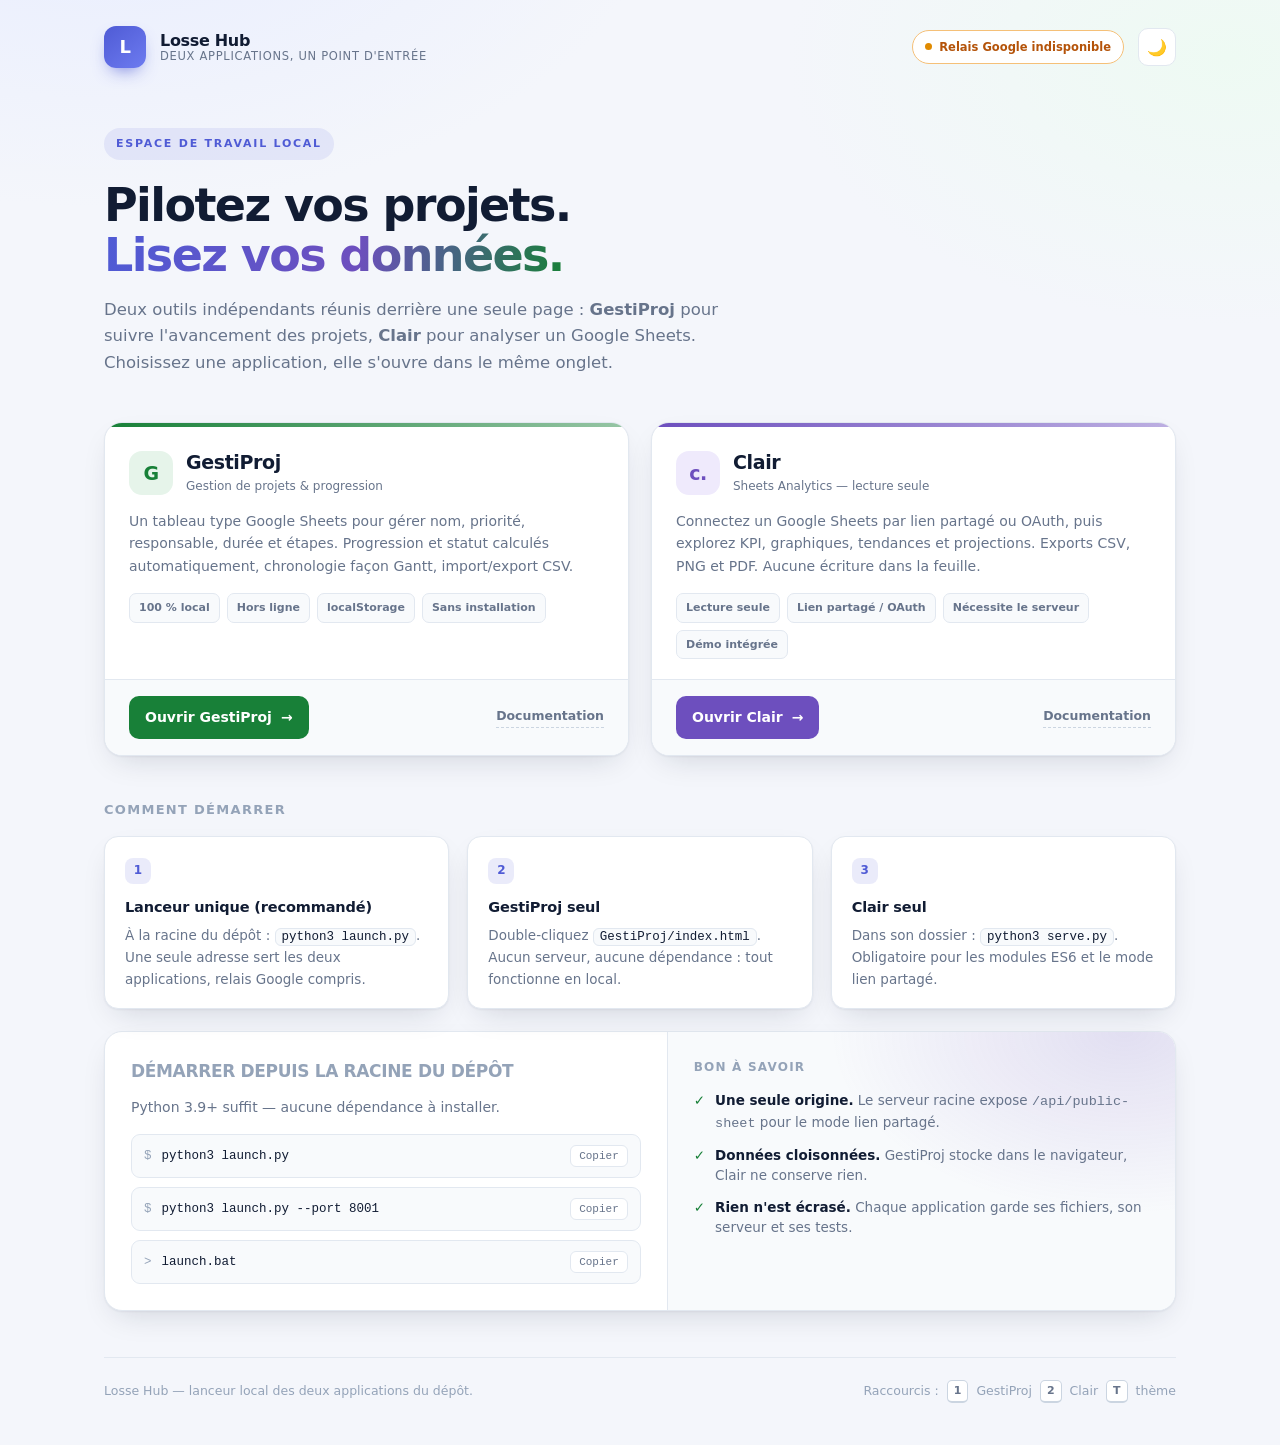
==== index.html @ beafe060 "Ajoute un point d'entrée unique pour les deux applications - index.html racine : page d'accueil qui " ====
<!DOCTYPE html>
<html lang="fr" data-theme="light">
<head>
<meta charset="UTF-8">
<meta name="viewport" content="width=device-width, initial-scale=1">
<title>Losse Hub — GestiProj & Clair</title>
<meta name="description" content="Point d'entrée unique vers GestiProj (gestion de projets) et Clair (analytique Google Sheets).">
<style>
:root{
  --bg:#f4f6fb; --bg-grad1:#e8edff; --bg-grad2:#eefaf3;
  --surface:#ffffff; --surface-2:#f8fafc; --border:#e2e8f0; --border-strong:#cbd5e1;
  --text:#111c33; --muted:#67748b; --faint:#94a3b8;
  --brand:#4f5bd5; --brand-2:#6d7bf0;
  --green:#188038; --green-soft:#e6f4ea;
  --violet:#6d4fbe; --violet-soft:#efeafc;
  --shadow:0 1px 2px rgba(17,28,51,.05),0 12px 32px -12px rgba(17,28,51,.18);
  --shadow-hover:0 2px 4px rgba(17,28,51,.06),0 24px 48px -16px rgba(17,28,51,.28);
  --radius:18px;
}
html[data-theme="dark"]{
  --bg:#0d1117; --bg-grad1:#141d33; --bg-grad2:#0f1f1a;
  --surface:#161c26; --surface-2:#1b232f; --border:#293341; --border-strong:#3a4658;
  --text:#e9eef7; --muted:#9aa8bd; --faint:#6b7890;
  --brand:#8b95ff; --brand-2:#a3abff;
  --green:#5fcd83; --green-soft:#16281d;
  --violet:#b39cf5; --violet-soft:#221a33;
  --shadow:0 1px 2px rgba(0,0,0,.4),0 16px 40px -16px rgba(0,0,0,.6);
  --shadow-hover:0 2px 6px rgba(0,0,0,.5),0 28px 56px -20px rgba(0,0,0,.75);
}
*{box-sizing:border-box}
html,body{margin:0;padding:0}
body{
  background:var(--bg); color:var(--text);
  font-family:ui-sans-serif,system-ui,-apple-system,"Segoe UI",Roboto,Helvetica,Arial,sans-serif;
  font-size:15px; line-height:1.6; -webkit-font-smoothing:antialiased;
  min-height:100vh;
  background-image:
    radial-gradient(900px 520px at 8% -8%, var(--bg-grad1) 0%, transparent 62%),
    radial-gradient(760px 460px at 96% 4%, var(--bg-grad2) 0%, transparent 58%);
  background-repeat:no-repeat;
}
a{color:inherit}
.wrap{max-width:1120px;margin:0 auto;padding:0 24px}

/* ---------- Barre supérieure ---------- */
header.top{display:flex;align-items:center;gap:14px;padding:26px 0 8px}
.mark{
  width:42px;height:42px;border-radius:12px;flex:none;
  background:linear-gradient(140deg,var(--brand),var(--brand-2));
  color:#fff;display:grid;place-items:center;font-weight:800;font-size:18px;letter-spacing:-.5px;
  box-shadow:0 8px 18px -8px rgba(79,91,213,.9);
}
.brand-name{font-weight:700;letter-spacing:-.02em;font-size:16px;line-height:1.2}
.brand-name small{display:block;font-weight:500;font-size:11.5px;color:var(--muted);letter-spacing:.06em;text-transform:uppercase}
.top .spacer{flex:1}
.icon-btn{
  width:38px;height:38px;border-radius:10px;border:1px solid var(--border);
  background:var(--surface);color:var(--text);cursor:pointer;font-size:16px;
  display:grid;place-items:center;transition:border-color .15s,background .15s,transform .15s;
}
.icon-btn:hover{border-color:var(--border-strong);transform:translateY(-1px)}
.pill{
  display:inline-flex;align-items:center;gap:7px;font-size:11.5px;font-weight:600;
  padding:7px 12px;border-radius:999px;border:1px solid var(--border);
  background:var(--surface);color:var(--muted);white-space:nowrap;
}
.pill .dot{width:7px;height:7px;border-radius:50%;background:var(--faint)}
.pill.ok{color:var(--green);border-color:color-mix(in srgb,var(--green) 35%,var(--border))}
.pill.ok .dot{background:var(--green);box-shadow:0 0 0 3px color-mix(in srgb,var(--green) 18%,transparent)}
.pill.warn{color:#b45309;border-color:#f5c078}
html[data-theme="dark"] .pill.warn{color:#fbbf24;border-color:#5a4520}
.pill.warn .dot{background:#e08a00}

/* ---------- Héros ---------- */
.hero{padding:52px 0 34px;max-width:760px}
.eyebrow{
  display:inline-flex;align-items:center;gap:8px;font-size:11px;font-weight:700;
  letter-spacing:.16em;text-transform:uppercase;color:var(--brand);
  background:color-mix(in srgb,var(--brand) 10%,transparent);
  padding:7px 12px;border-radius:999px;margin-bottom:20px;
}
h1{
  font-size:clamp(30px,4.4vw,46px);line-height:1.1;letter-spacing:-.035em;
  margin:0 0 16px;font-weight:800;
}
h1 .grad{
  background:linear-gradient(100deg,var(--brand),var(--violet) 55%,var(--green));
  -webkit-background-clip:text;background-clip:text;color:transparent;
}
.hero p{font-size:16.5px;color:var(--muted);margin:0;max-width:620px}

/* ---------- Cartes applications ---------- */
.apps{display:grid;grid-template-columns:1fr 1fr;gap:22px;margin-top:12px}
.app{
  position:relative;display:flex;flex-direction:column;
  background:var(--surface);border:1px solid var(--border);border-radius:var(--radius);
  box-shadow:var(--shadow);overflow:hidden;color:inherit;
  transition:transform .18s ease,box-shadow .18s ease,border-color .18s ease;
}
.app:hover,.app:focus-within{transform:translateY(-3px);box-shadow:var(--shadow-hover);border-color:var(--border-strong)}
/* Lien étiré : toute la carte ouvre l'application, le lien documentation reste cliquable. */
.app .open::after{content:'';position:absolute;inset:0;z-index:1;border-radius:var(--radius)}
.app .open:focus-visible{outline:none}
.app:focus-within{box-shadow:var(--shadow-hover),0 0 0 3px color-mix(in srgb,var(--brand) 45%,transparent)}
.app .strip{height:4px;background:linear-gradient(90deg,var(--tone),color-mix(in srgb,var(--tone) 45%,transparent))}
.app.gesti{--tone:var(--green);--tone-soft:var(--green-soft)}
.app.clair{--tone:var(--violet);--tone-soft:var(--violet-soft)}
.app-body{padding:24px 24px 0;flex:1}
.app-head{display:flex;align-items:center;gap:13px;margin-bottom:14px}
.app-logo{
  width:44px;height:44px;border-radius:13px;flex:none;display:grid;place-items:center;
  background:var(--tone-soft);color:var(--tone);font-weight:800;font-size:19px;letter-spacing:-.5px;
}
.app h2{margin:0;font-size:19px;letter-spacing:-.02em;line-height:1.25}
.app .tag{display:block;font-size:12px;color:var(--muted);font-weight:500;margin-top:2px}
.app p.desc{color:var(--muted);font-size:14px;margin:0 0 16px;min-height:66px}
.tags{display:flex;flex-wrap:wrap;gap:7px;margin:0 0 20px}
.tags span{
  font-size:11px;font-weight:600;color:var(--muted);
  background:var(--surface-2);border:1px solid var(--border);
  padding:5px 9px;border-radius:7px;
}
.app-foot{
  display:flex;align-items:center;gap:10px;padding:16px 24px;
  border-top:1px solid var(--border);background:var(--surface-2);
}
.open{
  display:inline-flex;align-items:center;gap:9px;font-weight:700;font-size:14px;
  color:#fff;background:var(--tone);padding:10px 16px;border-radius:10px;
  text-decoration:none;transition:filter .15s;
}
html[data-theme="light"] .app.gesti .open{background:var(--green)}
html[data-theme="light"] .app.clair .open{background:var(--violet)}
html[data-theme="dark"] .open{color:#0d1117}
.app:hover .open{filter:brightness(1.06)}
.doc-link{
  margin-left:auto;font-size:12.5px;font-weight:600;color:var(--muted);
  text-decoration:none;border-bottom:1px dashed var(--border-strong);padding-bottom:1px;
  position:relative;z-index:2;
}
.doc-link:hover{color:var(--text)}

/* ---------- Détails / colonnes ---------- */
.section{margin-top:44px}
.section h3{font-size:13px;letter-spacing:.1em;text-transform:uppercase;color:var(--faint);margin:0 0 16px;font-weight:700}
.grid3{display:grid;grid-template-columns:repeat(3,1fr);gap:18px}
.card{
  background:var(--surface);border:1px solid var(--border);border-radius:14px;
  padding:20px 20px 18px;box-shadow:var(--shadow);
}
.card .num{
  display:inline-grid;place-items:center;width:26px;height:26px;border-radius:8px;
  font-size:12px;font-weight:800;background:color-mix(in srgb,var(--brand) 12%,transparent);
  color:var(--brand);margin-bottom:12px;
}
.card b{display:block;font-size:14.5px;margin-bottom:6px;letter-spacing:-.01em}
.card p{margin:0;font-size:13.5px;color:var(--muted)}
.card code{
  font-family:ui-monospace,SFMono-Regular,Menlo,Consolas,monospace;font-size:12.5px;
  background:var(--surface-2);border:1px solid var(--border);border-radius:6px;
  padding:1px 6px;color:var(--text);white-space:nowrap;
}

/* ---------- Bloc lancement ---------- */
.launch{
  margin-top:22px;display:grid;grid-template-columns:1.05fr .95fr;gap:0;
  border:1px solid var(--border);border-radius:var(--radius);overflow:hidden;
  background:var(--surface);box-shadow:var(--shadow);
}
.launch-txt{padding:26px 26px}
.launch-txt h3{margin:0 0 10px;font-size:17px;letter-spacing:-.02em}
.launch-txt p{margin:0 0 16px;color:var(--muted);font-size:14px}
.cmds{display:flex;flex-direction:column;gap:9px}
.cmd{
  display:flex;align-items:center;gap:10px;background:var(--surface-2);
  border:1px solid var(--border);border-radius:9px;padding:10px 12px;
  font-family:ui-monospace,SFMono-Regular,Menlo,Consolas,monospace;font-size:12.5px;
  overflow-x:auto;
}
.cmd span.prompt{color:var(--faint);user-select:none}
.cmd code{white-space:nowrap}
.cmd button{
  margin-left:auto;flex:none;border:1px solid var(--border);background:var(--surface);
  color:var(--muted);border-radius:6px;font-size:11px;font-family:inherit;
  padding:4px 8px;cursor:pointer;transition:color .15s,border-color .15s;
}
.cmd button:hover{color:var(--text);border-color:var(--border-strong)}
.launch-side{
  background:
    radial-gradient(420px 260px at 90% 0%, color-mix(in srgb,var(--violet) 16%,transparent), transparent 70%),
    var(--surface-2);
  padding:26px;border-left:1px solid var(--border);
}
.launch-side h4{margin:0 0 12px;font-size:12px;text-transform:uppercase;letter-spacing:.1em;color:var(--faint)}
.launch-side ul{margin:0;padding:0;list-style:none;display:flex;flex-direction:column;gap:11px}
.launch-side li{display:flex;gap:10px;font-size:13.5px;color:var(--muted);line-height:1.5}
.launch-side li b{color:var(--text);font-weight:650}
.tick{color:var(--green);flex:none;font-weight:800}

/* ---------- Bandeau d'alerte ---------- */
.notice{
  display:none;gap:12px;align-items:flex-start;margin-top:20px;
  border:1px solid #f5c078;background:#fff8ec;color:#8a5300;
  border-radius:12px;padding:14px 16px;font-size:13.5px;
}
html[data-theme="dark"] .notice{background:#2a2010;border-color:#5a4520;color:#fbbf24}
.notice.show{display:flex}
.notice b{display:block;margin-bottom:2px}

footer{
  display:flex;flex-wrap:wrap;gap:10px 24px;justify-content:space-between;align-items:center;
  margin-top:46px;padding:22px 0 40px;border-top:1px solid var(--border);
  font-size:12.5px;color:var(--faint);
}
footer .kbd-hint{display:flex;gap:8px;align-items:center}
kbd{
  font-family:inherit;font-size:11px;font-weight:700;border:1px solid var(--border-strong);
  border-bottom-width:2px;border-radius:5px;padding:1px 6px;color:var(--muted);background:var(--surface);
}

@media (max-width:880px){
  .apps{grid-template-columns:1fr}
  .app p.desc{min-height:0}
  .grid3{grid-template-columns:1fr}
  .launch{grid-template-columns:1fr}
  .launch-side{border-left:0;border-top:1px solid var(--border)}
  .hero{padding:38px 0 26px}
}
@media (max-width:520px){
  .wrap{padding:0 16px}
  header.top{padding:18px 0 4px}
  .brand-name small{display:none}
  .app-body{padding:20px 18px 0}
  .app-foot{padding:14px 18px;flex-wrap:wrap}
  .doc-link{margin-left:0}
}
@media print{ body{background:#fff} .icon-btn,.cmds,.launch-side{display:none} }
</style>
</head>
<body>
<div class="wrap">

  <header class="top">
    <div class="mark" aria-hidden="true">L</div>
    <div class="brand-name">Losse Hub<small>Deux applications, un point d'entrée</small></div>
    <div class="spacer"></div>
    <span class="pill" id="serveur" title="État du lanceur local">
      <span class="dot"></span><span id="serveurTxt">Vérification…</span>
    </span>
    <button class="icon-btn" id="theme" title="Changer de thème" aria-label="Changer de thème">🌙</button>
  </header>

  <section class="hero">
    <span class="eyebrow">Espace de travail local</span>
    <h1>Pilotez vos projets.<br><span class="grad">Lisez vos données.</span></h1>
    <p>
      Deux outils indépendants réunis derrière une seule page : <b>GestiProj</b> pour suivre
      l'avancement des projets, <b>Clair</b> pour analyser un Google Sheets. Choisissez une
      application, elle s'ouvre dans le même onglet.
    </p>
  </section>

  <div class="apps">

    <article class="app gesti">
      <div class="strip"></div>
      <div class="app-body">
        <div class="app-head">
          <div class="app-logo" aria-hidden="true">G</div>
          <div>
            <h2>GestiProj</h2>
            <span class="tag">Gestion de projets &amp; progression</span>
          </div>
        </div>
        <p class="desc">
          Un tableau type Google Sheets pour gérer nom, priorité, responsable, durée et étapes.
          Progression et statut calculés automatiquement, chronologie façon Gantt, import/export CSV.
        </p>
        <div class="tags">
          <span>100 % local</span><span>Hors ligne</span><span>localStorage</span><span>Sans installation</span>
        </div>
      </div>
      <div class="app-foot">
        <a class="open" href="GestiProj/index.html">Ouvrir GestiProj <span aria-hidden="true">→</span></a>
        <a class="doc-link" href="GestiProj/README.md">Documentation</a>
      </div>
    </article>

    <article class="app clair">
      <div class="strip"></div>
      <div class="app-body">
        <div class="app-head">
          <div class="app-logo" aria-hidden="true">c.</div>
          <div>
            <h2>Clair</h2>
            <span class="tag">Sheets Analytics — lecture seule</span>
          </div>
        </div>
        <p class="desc">
          Connectez un Google Sheets par lien partagé ou OAuth, puis explorez KPI, graphiques,
          tendances et projections. Exports CSV, PNG et PDF. Aucune écriture dans la feuille.
        </p>
        <div class="tags">
          <span>Lecture seule</span><span>Lien partagé / OAuth</span><span>Nécessite le serveur</span><span>Démo intégrée</span>
        </div>
      </div>
      <div class="app-foot">
        <a class="open" href="google-sheets-dashboard/index.html">Ouvrir Clair <span aria-hidden="true">→</span></a>
        <a class="doc-link" href="google-sheets-dashboard/README.md">Documentation</a>
      </div>
    </article>

  </div>

  <div class="notice" id="notice" role="status">
    <span aria-hidden="true">⚠️</span>
    <div>
      <b>Clair a besoin du petit serveur fourni.</b>
      Vous avez ouvert cette page directement en <code>file://</code>. GestiProj fonctionne tel quel ;
      pour Clair, lancez <code>python3 launch.py</code> (ou <code>launch.bat</code> sous Windows)
      puis ouvrez <code>http://localhost:8000</code>.
    </div>
  </div>

  <section class="section">
    <h3>Comment démarrer</h3>
    <div class="grid3">
      <div class="card">
        <span class="num">1</span>
        <b>Lanceur unique (recommandé)</b>
        <p>À la racine du dépôt : <code>python3 launch.py</code>. Une seule adresse sert les deux applications, relais Google compris.</p>
      </div>
      <div class="card">
        <span class="num">2</span>
        <b>GestiProj seul</b>
        <p>Double-cliquez <code>GestiProj/index.html</code>. Aucun serveur, aucune dépendance : tout fonctionne en local.</p>
      </div>
      <div class="card">
        <span class="num">3</span>
        <b>Clair seul</b>
        <p>Dans son dossier : <code>python3 serve.py</code>. Obligatoire pour les modules ES6 et le mode lien partagé.</p>
      </div>
    </div>

    <div class="launch">
      <div class="launch-txt">
        <h3>Démarrer depuis la racine du dépôt</h3>
        <p>Python 3.9+ suffit — aucune dépendance à installer.</p>
        <div class="cmds">
          <div class="cmd"><span class="prompt">$</span><code>python3 launch.py</code><button type="button" data-copy="python3 launch.py">Copier</button></div>
          <div class="cmd"><span class="prompt">$</span><code>python3 launch.py --port 8001</code><button type="button" data-copy="python3 launch.py --port 8001">Copier</button></div>
          <div class="cmd"><span class="prompt">&gt;</span><code>launch.bat</code><button type="button" data-copy="launch.bat">Copier</button></div>
        </div>
      </div>
      <aside class="launch-side">
        <h4>Bon à savoir</h4>
        <ul>
          <li><span class="tick">✓</span><span><b>Une seule origine.</b> Le serveur racine expose <code>/api/public-sheet</code> pour le mode lien partagé.</span></li>
          <li><span class="tick">✓</span><span><b>Données cloisonnées.</b> GestiProj stocke dans le navigateur, Clair ne conserve rien.</span></li>
          <li><span class="tick">✓</span><span><b>Rien n'est écrasé.</b> Chaque application garde ses fichiers, son serveur et ses tests.</span></li>
        </ul>
      </aside>
    </div>
  </section>

  <footer>
    <span>Losse Hub — lanceur local des deux applications du dépôt.</span>
    <span class="kbd-hint">Raccourcis : <kbd>1</kbd> GestiProj <kbd>2</kbd> Clair <kbd>T</kbd> thème</span>
  </footer>

</div>

<script>
(function(){
  'use strict';
  var root = document.documentElement;

  /* ---------- Thème : mémorisé, sinon préférence système ---------- */
  var stored = null;
  try { stored = localStorage.getItem('hub-theme'); } catch (e) {}
  var prefersDark = window.matchMedia && window.matchMedia('(prefers-color-scheme: dark)').matches;
  var theme = stored || (prefersDark ? 'dark' : 'light');
  function applyTheme(){
    root.setAttribute('data-theme', theme);
    var btn = document.getElementById('theme');
    btn.textContent = theme === 'dark' ? '☀️' : '🌙';
    btn.setAttribute('aria-label', theme === 'dark' ? 'Passer au thème clair' : 'Passer au thème sombre');
  }
  function toggleTheme(){
    theme = theme === 'dark' ? 'light' : 'dark';
    try { localStorage.setItem('hub-theme', theme); } catch (e) {}
    applyTheme();
  }
  document.getElementById('theme').addEventListener('click', toggleTheme);
  applyTheme();

  /* ---------- État du lanceur : page servie en http ou ouverte en file:// ---------- */
  var notice = document.getElementById('notice');
  var pill = document.getElementById('serveur');
  var pillTxt = document.getElementById('serveurTxt');
  var isHttp = location.protocol === 'http:' || location.protocol === 'https:';
  if (!isHttp) {
    notice.classList.add('show');
    pill.className = 'pill warn';
    pillTxt.textContent = 'Ouvert en local (file://)';
  } else {
    fetch('api/health', {cache: 'no-store'})
      .then(function(r){ return r.ok ? r.json() : Promise.reject(); })
      .then(function(){
        pill.className = 'pill ok';
        pillTxt.textContent = 'Lanceur actif';
      })
      .catch(function(){
        pill.className = 'pill warn';
        pillTxt.textContent = 'Relais Google indisponible';
      });
  }

  /* ---------- Copie des commandes ---------- */
  Array.prototype.forEach.call(document.querySelectorAll('[data-copy]'), function(btn){
    btn.addEventListener('click', function(ev){
      ev.preventDefault();
      var text = btn.getAttribute('data-copy');
      var done = function(){ btn.textContent = 'Copié'; setTimeout(function(){ btn.textContent = 'Copier'; }, 1400); };
      if (navigator.clipboard && navigator.clipboard.writeText) {
        navigator.clipboard.writeText(text).then(done, function(){});
      } else {
        var ta = document.createElement('textarea');
        ta.value = text; document.body.appendChild(ta); ta.select();
        try { document.execCommand('copy'); done(); } catch (e) {}
        document.body.removeChild(ta);
      }
    });
  });

  /* ---------- Raccourcis clavier ---------- */
  document.addEventListener('keydown', function(ev){
    if (ev.metaKey || ev.ctrlKey || ev.altKey) return;
    var tag = (ev.target && ev.target.tagName) || '';
    if (/^(INPUT|TEXTAREA|SELECT)$/.test(tag)) return;
    if (ev.key === '1') location.href = 'GestiProj/index.html';
    else if (ev.key === '2') location.href = 'google-sheets-dashboard/index.html';
    else if (ev.key === 't' || ev.key === 'T') toggleTheme();
  });
})();
</script>
</body>
</html>
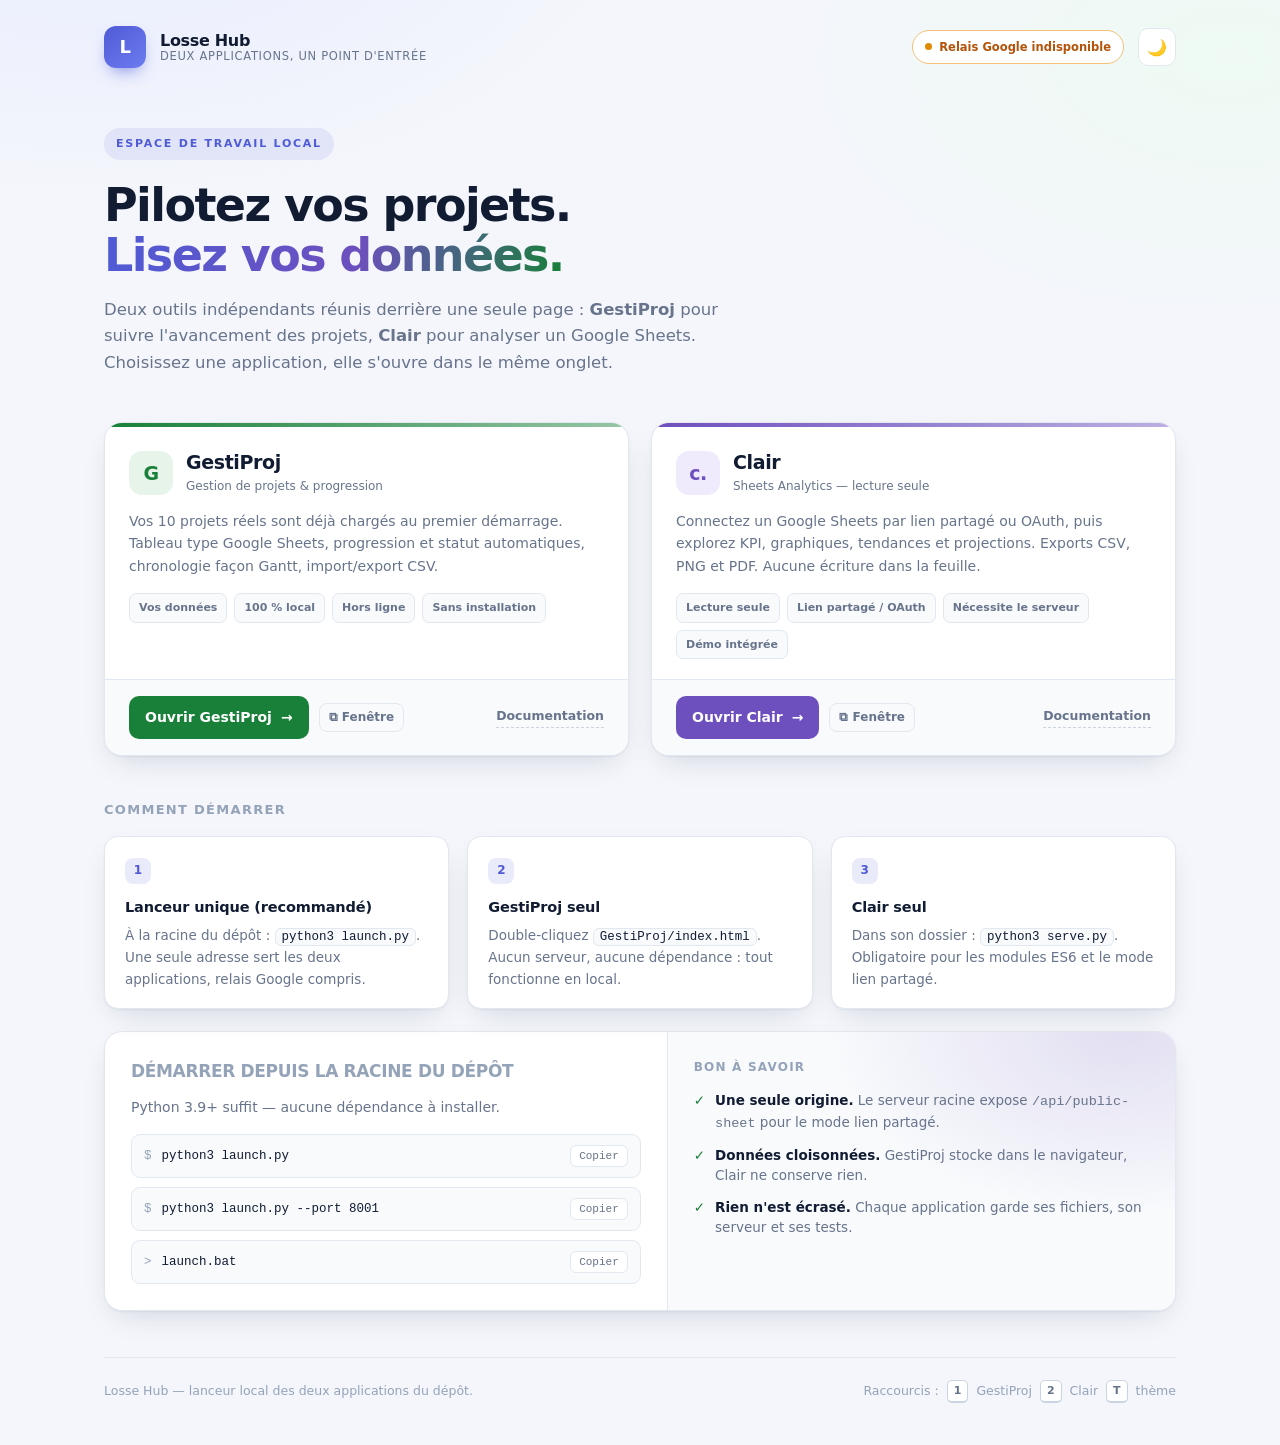
==== commit 54a2b4e0: "GestiProj démarre avec les données réelles + bascule entre les deux applications Point 1 (GestiProj " ====
--- a/index.html
+++ b/index.html
@@ -133,6 +133,12 @@
 html[data-theme="light"] .app.clair .open{background:var(--violet)}
 html[data-theme="dark"] .open{color:#0d1117}
 .app:hover .open{filter:brightness(1.06)}
+.win-link{
+  position:relative;z-index:2;font-size:12px;font-weight:600;color:var(--muted);
+  text-decoration:none;border:1px solid var(--border);border-radius:8px;
+  padding:4px 9px;white-space:nowrap;transition:border-color .15s,color .15s;
+}
+.win-link:hover{color:var(--text);border-color:var(--border-strong)}
 .doc-link{
   margin-left:auto;font-size:12.5px;font-weight:600;color:var(--muted);
   text-decoration:none;border-bottom:1px dashed var(--border-strong);padding-bottom:1px;
@@ -273,15 +279,16 @@
           </div>
         </div>
         <p class="desc">
-          Un tableau type Google Sheets pour gérer nom, priorité, responsable, durée et étapes.
-          Progression et statut calculés automatiquement, chronologie façon Gantt, import/export CSV.
+          Vos 10 projets réels sont déjà chargés au premier démarrage. Tableau type Google Sheets,
+          progression et statut automatiques, chronologie façon Gantt, import/export CSV.
         </p>
         <div class="tags">
-          <span>100 % local</span><span>Hors ligne</span><span>localStorage</span><span>Sans installation</span>
+          <span>Vos données</span><span>100 % local</span><span>Hors ligne</span><span>Sans installation</span>
         </div>
       </div>
       <div class="app-foot">
         <a class="open" href="GestiProj/index.html">Ouvrir GestiProj <span aria-hidden="true">→</span></a>
+        <a class="win-link" href="GestiProj/index.html" target="_blank" rel="noopener" title="Ouvrir dans une fenêtre séparée">⧉ Fenêtre</a>
         <a class="doc-link" href="GestiProj/README.md">Documentation</a>
       </div>
     </article>
@@ -306,6 +313,7 @@
       </div>
       <div class="app-foot">
         <a class="open" href="google-sheets-dashboard/index.html">Ouvrir Clair <span aria-hidden="true">→</span></a>
+        <a class="win-link" href="google-sheets-dashboard/index.html" target="_blank" rel="noopener" title="Ouvrir dans une fenêtre séparée">⧉ Fenêtre</a>
         <a class="doc-link" href="google-sheets-dashboard/README.md">Documentation</a>
       </div>
     </article>
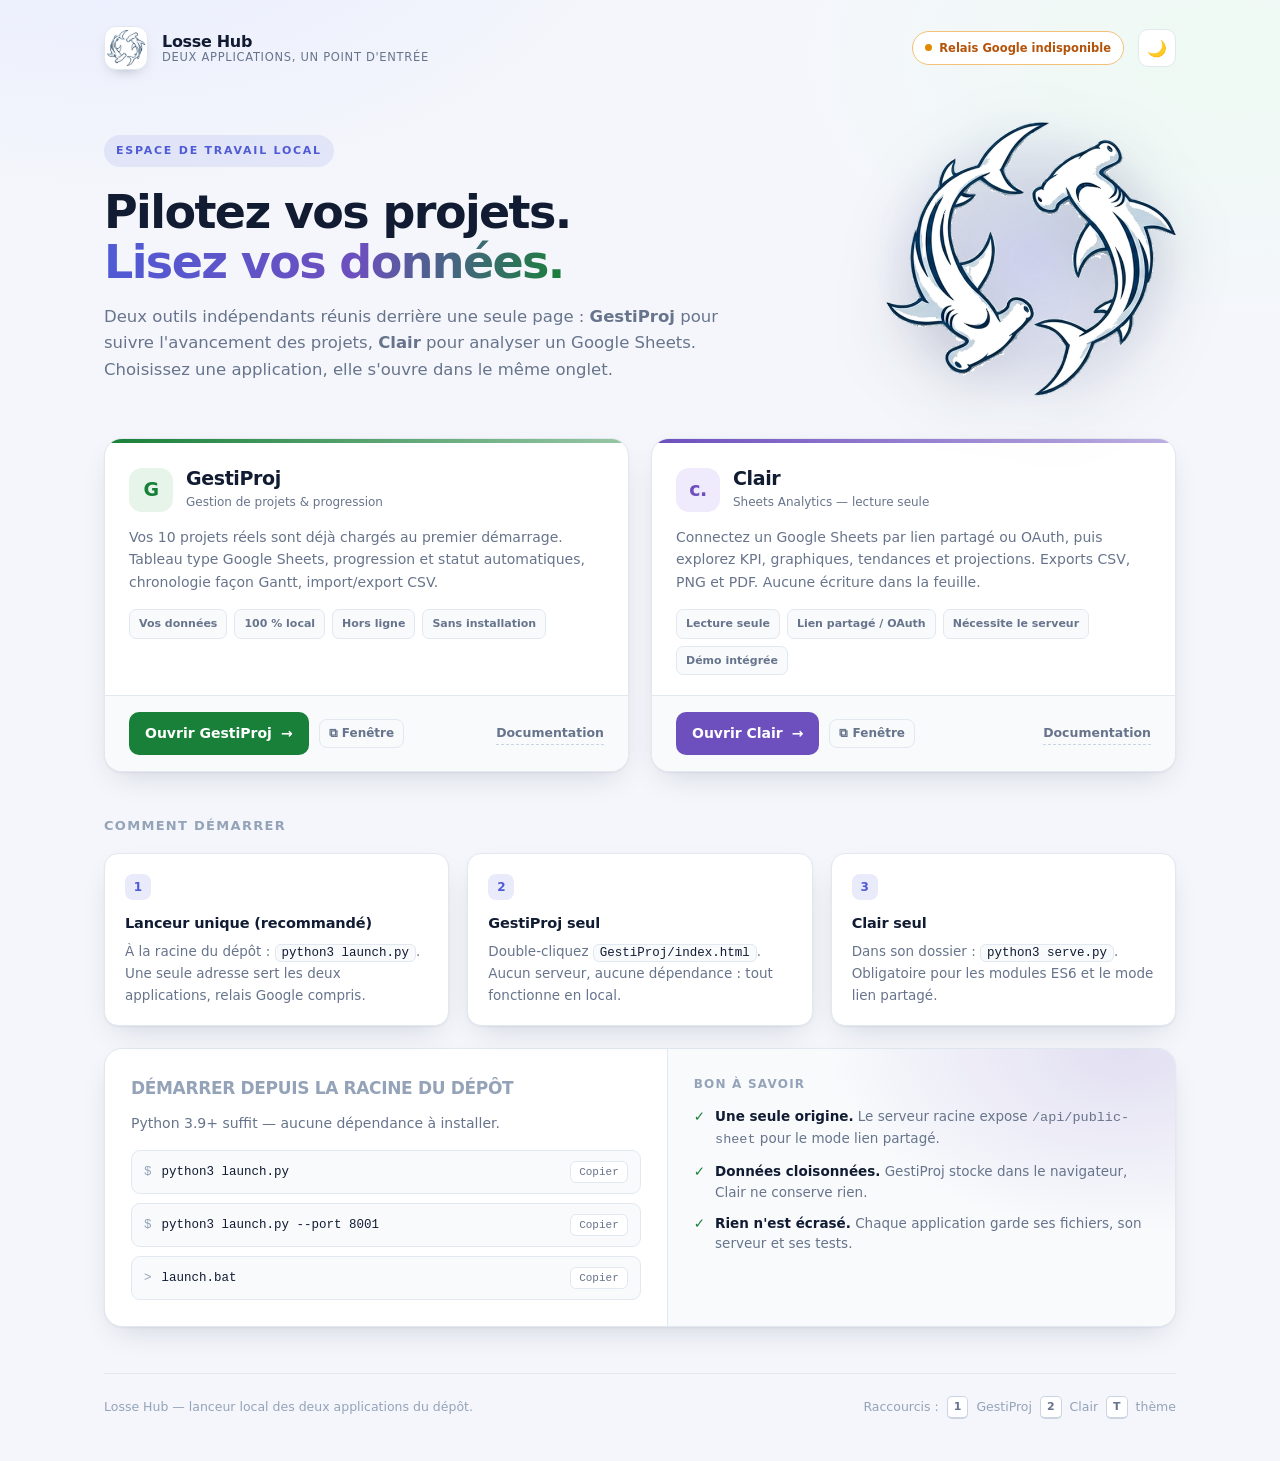
==== commit e08abac5: "Ajoute le logo Losse aux deux applications - détourage du logo fourni : fond transparent réel (damie" ====
--- a/index.html
+++ b/index.html
@@ -5,6 +5,9 @@
 <meta name="viewport" content="width=device-width, initial-scale=1">
 <title>Losse Hub — GestiProj & Clair</title>
 <meta name="description" content="Point d'entrée unique vers GestiProj (gestion de projets) et Clair (analytique Google Sheets).">
+<link rel="icon" href="assets/logo/favicon.ico" sizes="any">
+<link rel="apple-touch-icon" href="assets/logo/apple-touch-icon.png">
+<link rel="icon" type="image/png" sizes="192x192" href="assets/logo/losse-logo-192.png">
 <style>
 :root{
   --bg:#f4f6fb; --bg-grad1:#e8edff; --bg-grad2:#eefaf3;
@@ -45,11 +48,12 @@
 /* ---------- Barre supérieure ---------- */
 header.top{display:flex;align-items:center;gap:14px;padding:26px 0 8px}
 .mark{
-  width:42px;height:42px;border-radius:12px;flex:none;
-  background:linear-gradient(140deg,var(--brand),var(--brand-2));
-  color:#fff;display:grid;place-items:center;font-weight:800;font-size:18px;letter-spacing:-.5px;
-  box-shadow:0 8px 18px -8px rgba(79,91,213,.9);
-}
+  width:44px;height:44px;border-radius:12px;flex:none;overflow:hidden;
+  background:var(--surface);border:1px solid var(--border);
+  display:grid;place-items:center;
+  box-shadow:0 6px 16px -10px rgba(17,28,51,.55);
+}
+.mark img{width:38px;height:auto;display:block}
 .brand-name{font-weight:700;letter-spacing:-.02em;font-size:16px;line-height:1.2}
 .brand-name small{display:block;font-weight:500;font-size:11.5px;color:var(--muted);letter-spacing:.06em;text-transform:uppercase}
 .top .spacer{flex:1}
@@ -72,7 +76,20 @@
 .pill.warn .dot{background:#e08a00}
 
 /* ---------- Héros ---------- */
-.hero{padding:52px 0 34px;max-width:760px}
+.hero{
+  padding:44px 0 30px;display:grid;grid-template-columns:minmax(0,1fr) auto;
+  gap:36px;align-items:center;
+}
+.hero-txt{max-width:640px}
+.hero-logo{position:relative;width:clamp(180px,24vw,290px);flex:none;display:grid;place-items:center}
+.hero-logo img{position:relative;width:100%;height:auto;display:block;z-index:1;
+  filter:drop-shadow(0 18px 34px rgba(17,28,51,.18))}
+html[data-theme="dark"] .hero-logo img{filter:drop-shadow(0 18px 34px rgba(0,0,0,.55))}
+.logo-halo{
+  position:absolute;inset:-18%;border-radius:50%;z-index:0;
+  background:radial-gradient(closest-side, color-mix(in srgb,var(--brand) 20%,transparent), transparent 78%);
+  filter:blur(6px);
+}
 .eyebrow{
   display:inline-flex;align-items:center;gap:8px;font-size:11px;font-weight:700;
   letter-spacing:.16em;text-transform:uppercase;color:var(--brand);
@@ -225,6 +242,8 @@
 }
 
 @media (max-width:880px){
+  .hero{grid-template-columns:1fr;gap:8px;padding:34px 0 24px}
+  .hero-logo{order:-1;width:clamp(120px,38vw,170px);justify-self:start;margin-bottom:6px}
   .apps{grid-template-columns:1fr}
   .app p.desc{min-height:0}
   .grid3{grid-template-columns:1fr}
@@ -247,7 +266,7 @@
 <div class="wrap">
 
   <header class="top">
-    <div class="mark" aria-hidden="true">L</div>
+    <div class="mark" aria-hidden="true"><img src="assets/logo/losse-logo-96.png" alt="" width="96" height="91"></div>
     <div class="brand-name">Losse Hub<small>Deux applications, un point d'entrée</small></div>
     <div class="spacer"></div>
     <span class="pill" id="serveur" title="État du lanceur local">
@@ -257,13 +276,21 @@
   </header>
 
   <section class="hero">
-    <span class="eyebrow">Espace de travail local</span>
-    <h1>Pilotez vos projets.<br><span class="grad">Lisez vos données.</span></h1>
-    <p>
-      Deux outils indépendants réunis derrière une seule page : <b>GestiProj</b> pour suivre
-      l'avancement des projets, <b>Clair</b> pour analyser un Google Sheets. Choisissez une
-      application, elle s'ouvre dans le même onglet.
-    </p>
+    <div class="hero-txt">
+      <span class="eyebrow">Espace de travail local</span>
+      <h1>Pilotez vos projets.<br><span class="grad">Lisez vos données.</span></h1>
+      <p>
+        Deux outils indépendants réunis derrière une seule page : <b>GestiProj</b> pour suivre
+        l'avancement des projets, <b>Clair</b> pour analyser un Google Sheets. Choisissez une
+        application, elle s'ouvre dans le même onglet.
+      </p>
+    </div>
+    <div class="hero-logo">
+      <div class="logo-halo" aria-hidden="true"></div>
+      <img src="assets/logo/losse-logo-512.png" width="512" height="484"
+           alt="Logo Losse : deux requins-marteaux en formation circulaire"
+           fetchpriority="high" decoding="async">
+    </div>
   </section>
 
   <div class="apps">
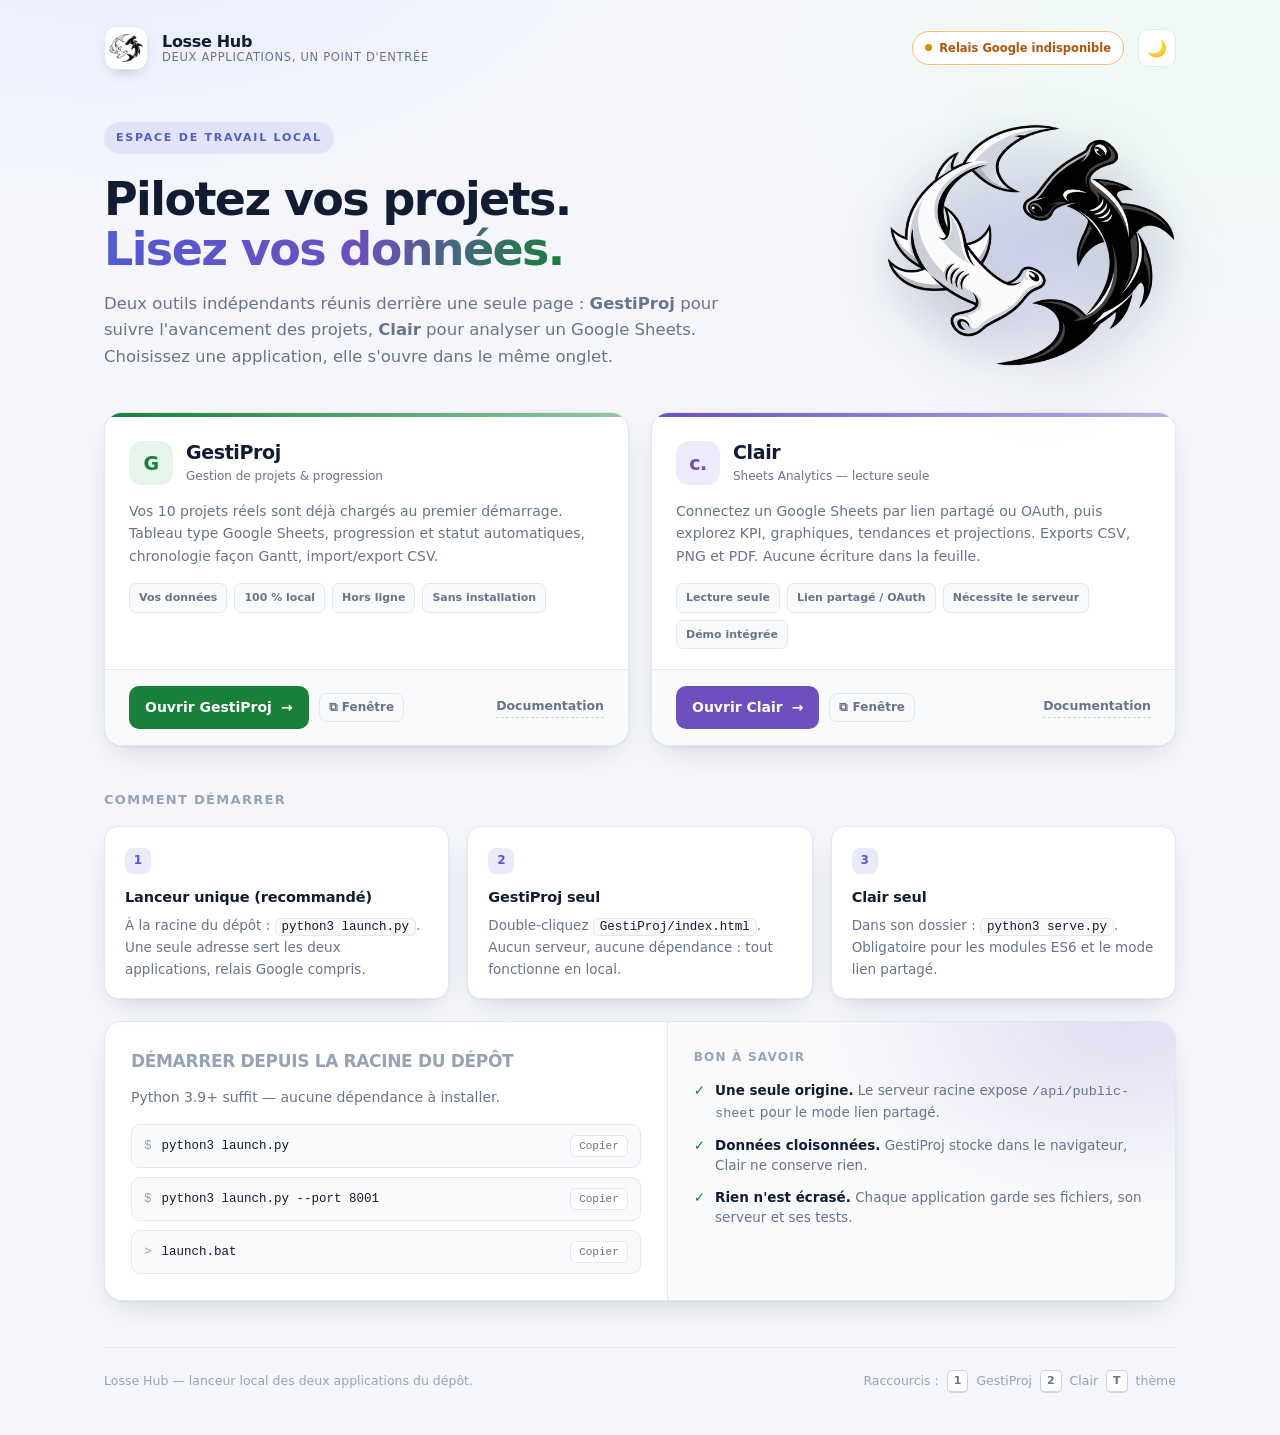
==== commit 7f7fd8e0: "Nouveau logo yin-yang et pages détachées dans Clair Logo : - remplace l'ancien logo par « Requin yin" ====
--- a/index.html
+++ b/index.html
@@ -53,7 +53,8 @@
   display:grid;place-items:center;
   box-shadow:0 6px 16px -10px rgba(17,28,51,.55);
 }
-.mark img{width:38px;height:auto;display:block}
+.mark img{width:34px;height:auto;display:block}
+html[data-theme="dark"] .mark{background:#f4f6fb;border-color:transparent}
 .brand-name{font-weight:700;letter-spacing:-.02em;font-size:16px;line-height:1.2}
 .brand-name small{display:block;font-weight:500;font-size:11.5px;color:var(--muted);letter-spacing:.06em;text-transform:uppercase}
 .top .spacer{flex:1}
@@ -84,7 +85,13 @@
 .hero-logo{position:relative;width:clamp(180px,24vw,290px);flex:none;display:grid;place-items:center}
 .hero-logo img{position:relative;width:100%;height:auto;display:block;z-index:1;
   filter:drop-shadow(0 18px 34px rgba(17,28,51,.18))}
-html[data-theme="dark"] .hero-logo img{filter:drop-shadow(0 18px 34px rgba(0,0,0,.55))}
+/* logo noir et blanc : sur fond sombre, on le pose sur une plaque claire circulaire
+   pour que le requin noir reste lisible */
+html[data-theme="dark"] .hero-logo img{
+  background:#f4f6fb;border-radius:50%;padding:9%;
+  filter:drop-shadow(0 18px 34px rgba(0,0,0,.55));
+}
+html[data-theme="dark"] .logo-halo{background:radial-gradient(closest-side, rgba(139,149,255,.18), transparent 78%)}
 .logo-halo{
   position:absolute;inset:-18%;border-radius:50%;z-index:0;
   background:radial-gradient(closest-side, color-mix(in srgb,var(--brand) 20%,transparent), transparent 78%);
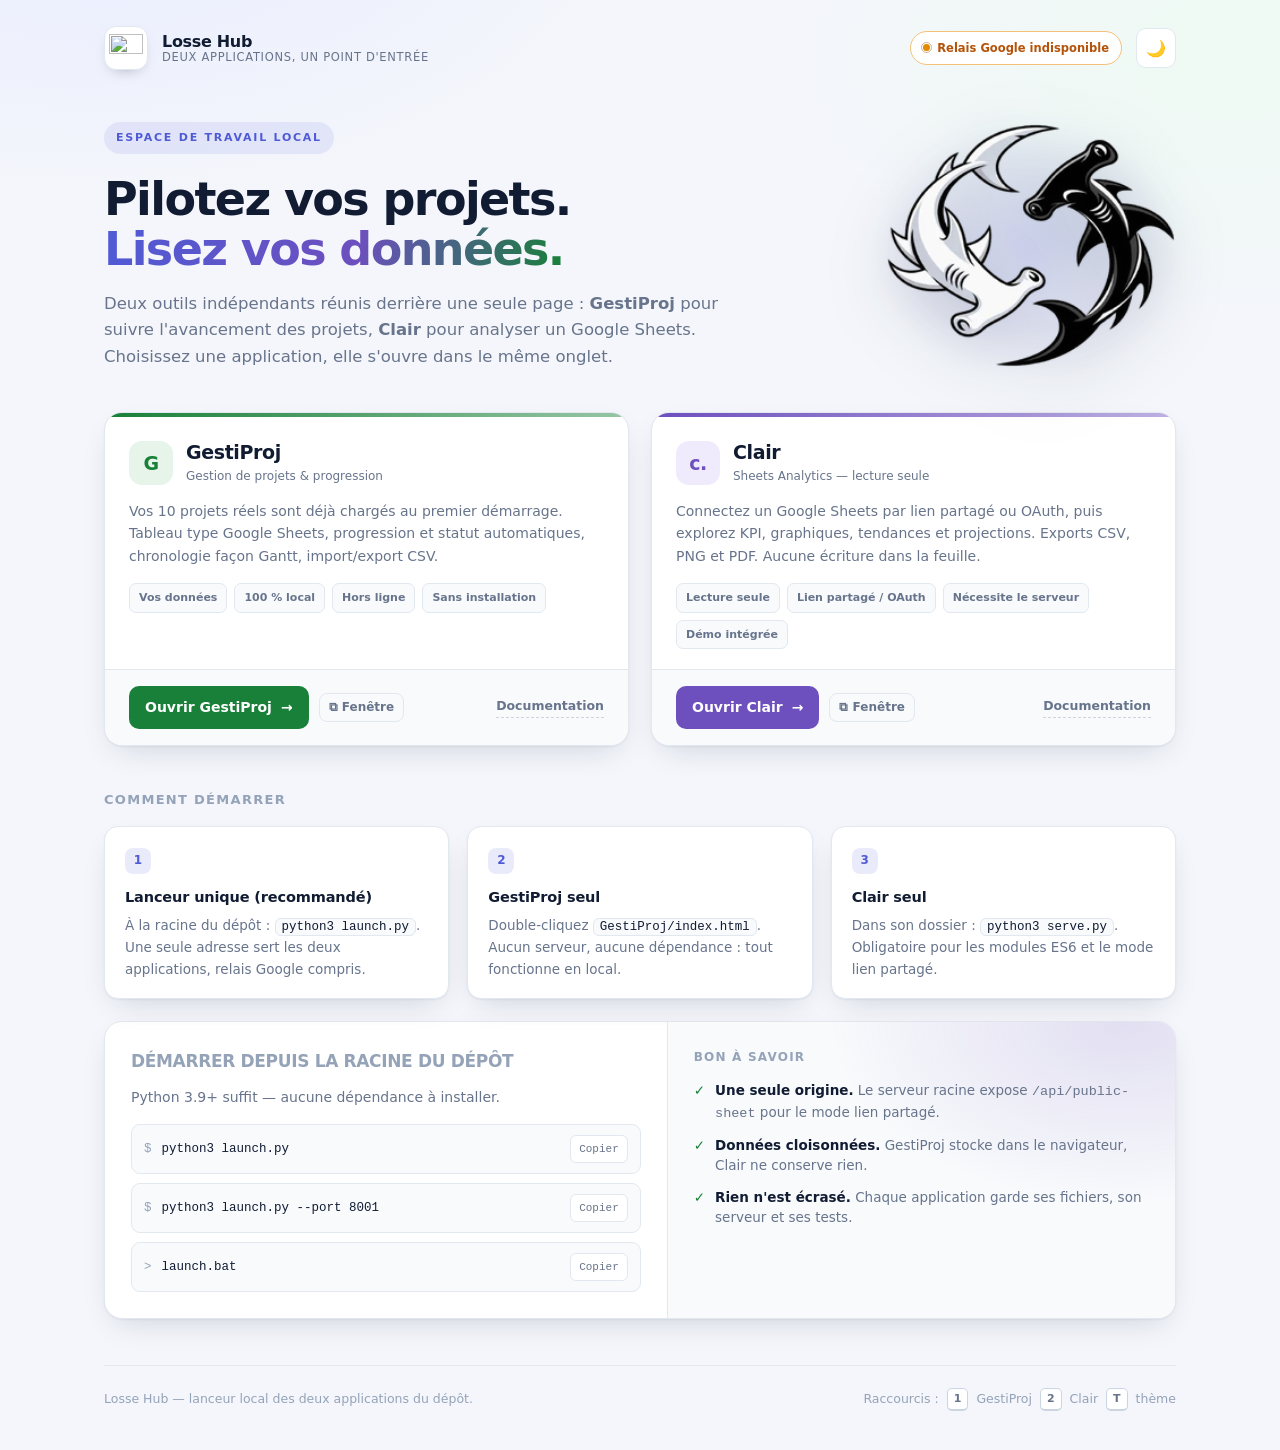
==== commit b905e187: "Nouveau logo transparence, variantes clair/sombre et optimisations UI Logo : - remplace le logo par " ====
--- a/index.html
+++ b/index.html
@@ -54,7 +54,7 @@
   box-shadow:0 6px 16px -10px rgba(17,28,51,.55);
 }
 .mark img{width:34px;height:auto;display:block}
-html[data-theme="dark"] .mark{background:#f4f6fb;border-color:transparent}
+html[data-theme="dark"] .mark{background:var(--surface-2);border-color:var(--border)}
 .brand-name{font-weight:700;letter-spacing:-.02em;font-size:16px;line-height:1.2}
 .brand-name small{display:block;font-weight:500;font-size:11.5px;color:var(--muted);letter-spacing:.06em;text-transform:uppercase}
 .top .spacer{flex:1}
@@ -85,12 +85,9 @@
 .hero-logo{position:relative;width:clamp(180px,24vw,290px);flex:none;display:grid;place-items:center}
 .hero-logo img{position:relative;width:100%;height:auto;display:block;z-index:1;
   filter:drop-shadow(0 18px 34px rgba(17,28,51,.18))}
-/* logo noir et blanc : sur fond sombre, on le pose sur une plaque claire circulaire
-   pour que le requin noir reste lisible */
-html[data-theme="dark"] .hero-logo img{
-  background:#f4f6fb;border-radius:50%;padding:9%;
-  filter:drop-shadow(0 18px 34px rgba(0,0,0,.55));
-}
+/* le logo existe en deux variantes : la version claire (noir éclairci) est
+   utilisée en thème sombre pour que les deux requins restent lisibles */
+html[data-theme="dark"] .hero-logo img{filter:drop-shadow(0 18px 34px rgba(0,0,0,.55))}
 html[data-theme="dark"] .logo-halo{background:radial-gradient(closest-side, rgba(139,149,255,.18), transparent 78%)}
 .logo-halo{
   position:absolute;inset:-18%;border-radius:50%;z-index:0;
@@ -266,14 +263,54 @@
   .app-foot{padding:14px 18px;flex-wrap:wrap}
   .doc-link{margin-left:0}
 }
-@media print{ body{background:#fff} .icon-btn,.cmds,.launch-side{display:none} }
+
+/* ---------- Accessibilité & confort (règles IHM) ---------- */
+
+/* focus toujours visible, y compris au clavier seul */
+:where(a,button,[data-copy]):focus-visible{
+  outline:2px solid var(--brand);outline-offset:2px;border-radius:8px;
+}
+/* cible tactile confortable (44 px) sur les commandes de l'en-tête */
+.icon-btn{min-width:40px;min-height:40px}
+.cmd button{min-height:28px}
+
+/* l'information ne repose jamais sur la seule couleur : les badges ont un texte */
+.pill .dot{outline:1px solid color-mix(in srgb,currentColor 45%,transparent);outline-offset:1px}
+
+/* respect de la préférence système : pas d'animation */
+@media (prefers-reduced-motion: reduce){
+  *,*::before,*::after{animation-duration:.001ms!important;animation-iteration-count:1!important;
+    transition-duration:.001ms!important;scroll-behavior:auto!important}
+  .app:hover{transform:none}
+}
+/* lisibilité : le corps de texte reste >= 15 px, interlignage confortable */
+body{font-size:15px;line-height:1.6}
+p{max-width:70ch}
+
+/* sélection de texte aux couleurs de la marque */
+::selection{background:color-mix(in srgb,var(--brand) 26%,transparent)}
+
+/* images décoratives : pas de décalage de mise en page au chargement */
+.hero-logo img{aspect-ratio:256/216}
+.mark img{aspect-ratio:96/81}
+
+/* à l'impression : uniquement le contenu utile */
+@media print{
+  body{background:#fff}
+  .icon-btn,.cmds,.launch-side,.notice,.win-link,header.top .pill{display:none!important}
+  .app{box-shadow:none;border-color:#ccc}
+  a[href^="http"]::after{content:" (" attr(href) ")";font-size:10px;color:#666}
+}
+
 </style>
 </head>
 <body>
 <div class="wrap">
 
   <header class="top">
-    <div class="mark" aria-hidden="true"><img src="assets/logo/losse-logo-96.png" alt="" width="96" height="91"></div>
+    <div class="mark" aria-hidden="true">
+      <img id="markLogo" src="assets/logo/losse-logo-96.png" alt="" width="96" height="81" decoding="async">
+    </div>
     <div class="brand-name">Losse Hub<small>Deux applications, un point d'entrée</small></div>
     <div class="spacer"></div>
     <span class="pill" id="serveur" title="État du lanceur local">
@@ -294,7 +331,7 @@
     </div>
     <div class="hero-logo">
       <div class="logo-halo" aria-hidden="true"></div>
-      <img src="assets/logo/losse-logo-512.png" width="512" height="484"
+      <img id="heroLogo" src="assets/logo/losse-logo-256.png" width="256" height="216"
            alt="Logo Losse : deux requins-marteaux en formation circulaire"
            fetchpriority="high" decoding="async">
     </div>
@@ -422,11 +459,41 @@
   try { stored = localStorage.getItem('hub-theme'); } catch (e) {}
   var prefersDark = window.matchMedia && window.matchMedia('(prefers-color-scheme: dark)').matches;
   var theme = stored || (prefersDark ? 'dark' : 'light');
+  /* Deux variantes du logo : la claire (noir éclairci) pour le fond sombre,
+     sinon les requins noirs disparaîtraient. Fichiers servis en WebP quand c'est possible. */
+  var LOGOS = {
+    light: { hero: 'assets/logo/losse-logo-256.png', mark: 'assets/logo/losse-logo-96.png' },
+    dark:  { hero: 'assets/logo/losse-logo-light-256.png', mark: 'assets/logo/losse-logo-light-96.png' }
+  };
+  var webp = (function(){
+    try {
+      var c = document.createElement('canvas');
+      return c.toDataURL('image/webp').indexOf('data:image/webp') === 0;
+    } catch (e) { return false; }
+  })();
+  function logoUrl(path){
+    return webp ? path.replace(/\.png$/, '.webp') : path;
+  }
+  function applyLogo(){
+    var set = LOGOS[theme === 'dark' ? 'dark' : 'light'];
+    var hero = document.getElementById('heroLogo');
+    var mark = document.getElementById('markLogo');
+    if (hero && hero.getAttribute('data-src') !== set.hero) {
+      hero.setAttribute('data-src', set.hero);
+      hero.src = logoUrl(set.hero);
+    }
+    if (mark && mark.getAttribute('data-src') !== set.mark) {
+      mark.setAttribute('data-src', set.mark);
+      mark.src = logoUrl(set.mark);
+    }
+  }
+
   function applyTheme(){
     root.setAttribute('data-theme', theme);
     var btn = document.getElementById('theme');
     btn.textContent = theme === 'dark' ? '☀️' : '🌙';
     btn.setAttribute('aria-label', theme === 'dark' ? 'Passer au thème clair' : 'Passer au thème sombre');
+    applyLogo();
   }
   function toggleTheme(){
     theme = theme === 'dark' ? 'light' : 'dark';
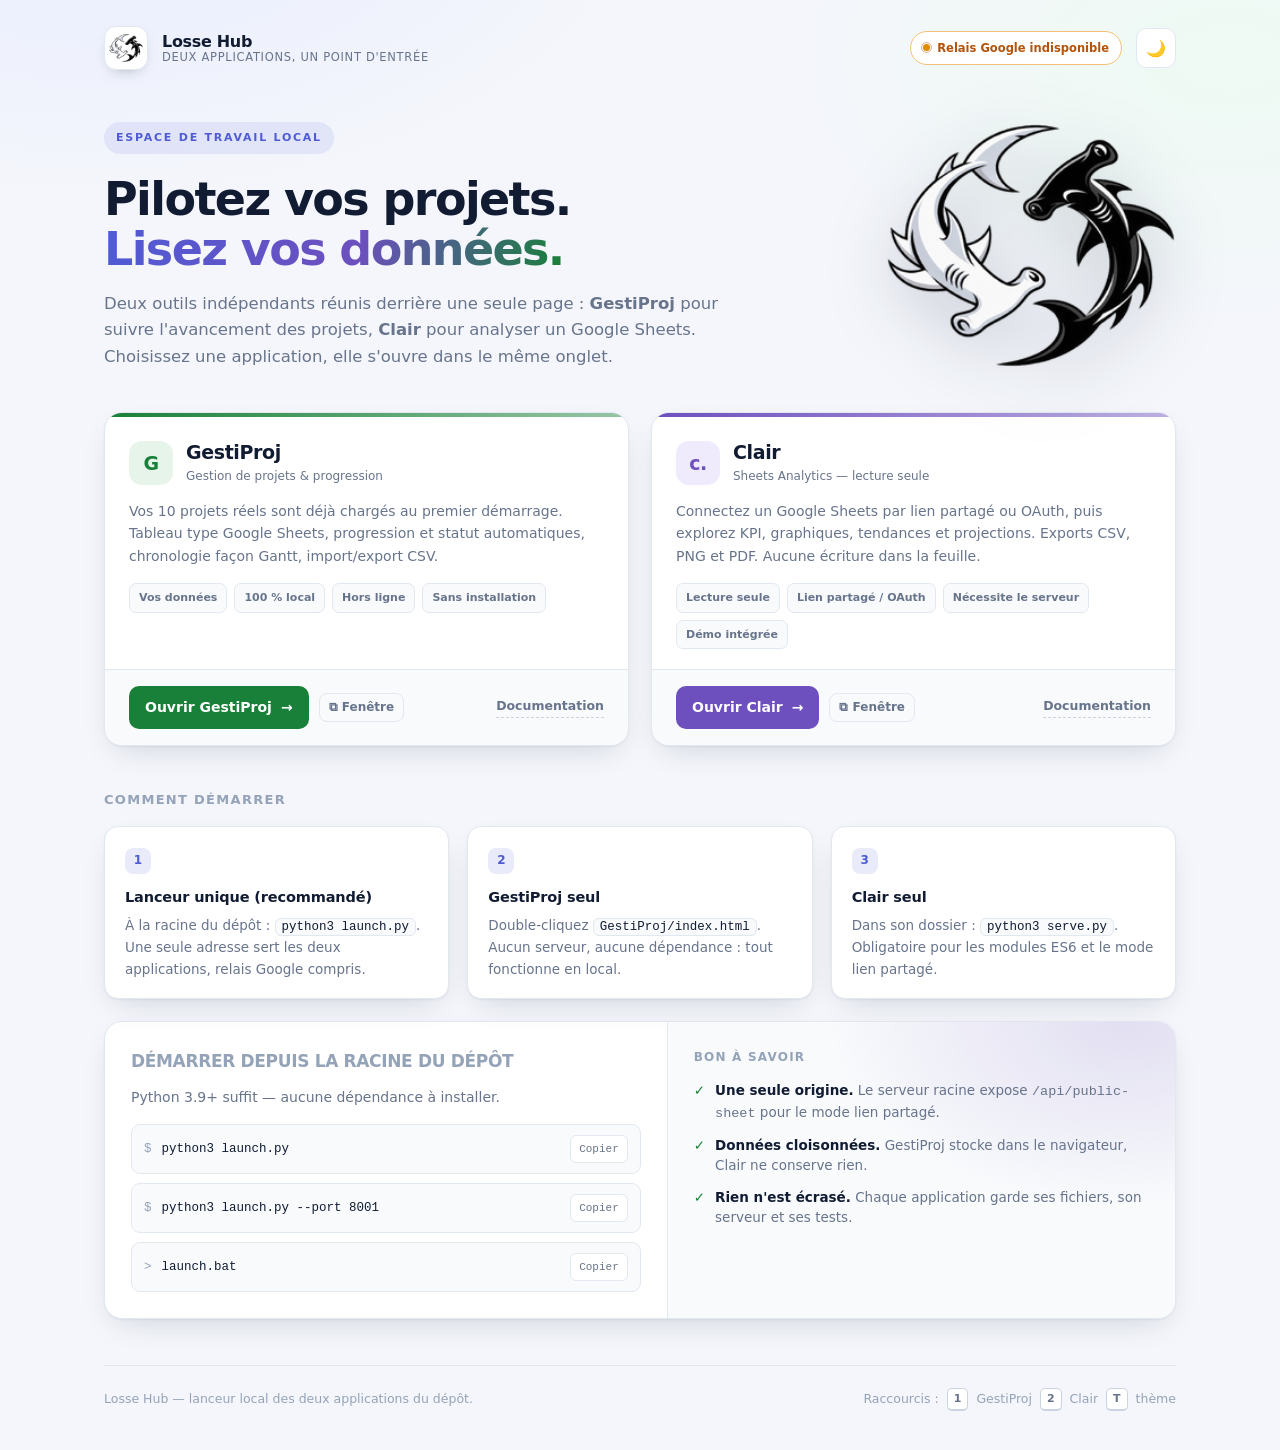
==== commit 886b9028: "Logo : rétablit l'effet un-requin-visible par fond (intention du propriétaire) L'effet est volontair" ====
--- a/index.html
+++ b/index.html
@@ -87,13 +87,10 @@
   filter:drop-shadow(0 18px 34px rgba(17,28,51,.18))}
 /* le logo existe en deux variantes : la version claire (noir éclairci) est
    utilisée en thème sombre pour que les deux requins restent lisibles */
-html[data-theme="dark"] .hero-logo img{filter:drop-shadow(0 18px 34px rgba(0,0,0,.55))}
-html[data-theme="dark"] .logo-halo{background:radial-gradient(closest-side, rgba(139,149,255,.18), transparent 78%)}
-.logo-halo{
-  position:absolute;inset:-18%;border-radius:50%;z-index:0;
-  background:radial-gradient(closest-side, color-mix(in srgb,var(--brand) 20%,transparent), transparent 78%);
-  filter:blur(6px);
-}
+/* Aucun halo ni plaque derrière le logo : le fond doit rester tel quel pour que
+   seul le requin contrastant soit visible (effet voulu, voir assets/logo/README.md). */
+html[data-theme="dark"] .hero-logo img{filter:drop-shadow(0 18px 30px rgba(0,0,0,.5))}
+
 .eyebrow{
   display:inline-flex;align-items:center;gap:8px;font-size:11px;font-weight:700;
   letter-spacing:.16em;text-transform:uppercase;color:var(--brand);
@@ -330,7 +327,8 @@
       </p>
     </div>
     <div class="hero-logo">
-      <div class="logo-halo" aria-hidden="true"></div>
+      <!-- Effet voulu : le logo n'est pas retouché. Sur fond clair seul le requin noir
+           se détache ; sur fond sombre seul le requin blanc reste visible. -->
       <img id="heroLogo" src="assets/logo/losse-logo-256.png" width="256" height="216"
            alt="Logo Losse : deux requins-marteaux en formation circulaire"
            fetchpriority="high" decoding="async">
@@ -459,41 +457,11 @@
   try { stored = localStorage.getItem('hub-theme'); } catch (e) {}
   var prefersDark = window.matchMedia && window.matchMedia('(prefers-color-scheme: dark)').matches;
   var theme = stored || (prefersDark ? 'dark' : 'light');
-  /* Deux variantes du logo : la claire (noir éclairci) pour le fond sombre,
-     sinon les requins noirs disparaîtraient. Fichiers servis en WebP quand c'est possible. */
-  var LOGOS = {
-    light: { hero: 'assets/logo/losse-logo-256.png', mark: 'assets/logo/losse-logo-96.png' },
-    dark:  { hero: 'assets/logo/losse-logo-light-256.png', mark: 'assets/logo/losse-logo-light-96.png' }
-  };
-  var webp = (function(){
-    try {
-      var c = document.createElement('canvas');
-      return c.toDataURL('image/webp').indexOf('data:image/webp') === 0;
-    } catch (e) { return false; }
-  })();
-  function logoUrl(path){
-    return webp ? path.replace(/\.png$/, '.webp') : path;
-  }
-  function applyLogo(){
-    var set = LOGOS[theme === 'dark' ? 'dark' : 'light'];
-    var hero = document.getElementById('heroLogo');
-    var mark = document.getElementById('markLogo');
-    if (hero && hero.getAttribute('data-src') !== set.hero) {
-      hero.setAttribute('data-src', set.hero);
-      hero.src = logoUrl(set.hero);
-    }
-    if (mark && mark.getAttribute('data-src') !== set.mark) {
-      mark.setAttribute('data-src', set.mark);
-      mark.src = logoUrl(set.mark);
-    }
-  }
-
   function applyTheme(){
     root.setAttribute('data-theme', theme);
     var btn = document.getElementById('theme');
     btn.textContent = theme === 'dark' ? '☀️' : '🌙';
     btn.setAttribute('aria-label', theme === 'dark' ? 'Passer au thème clair' : 'Passer au thème sombre');
-    applyLogo();
   }
   function toggleTheme(){
     theme = theme === 'dark' ? 'light' : 'dark';
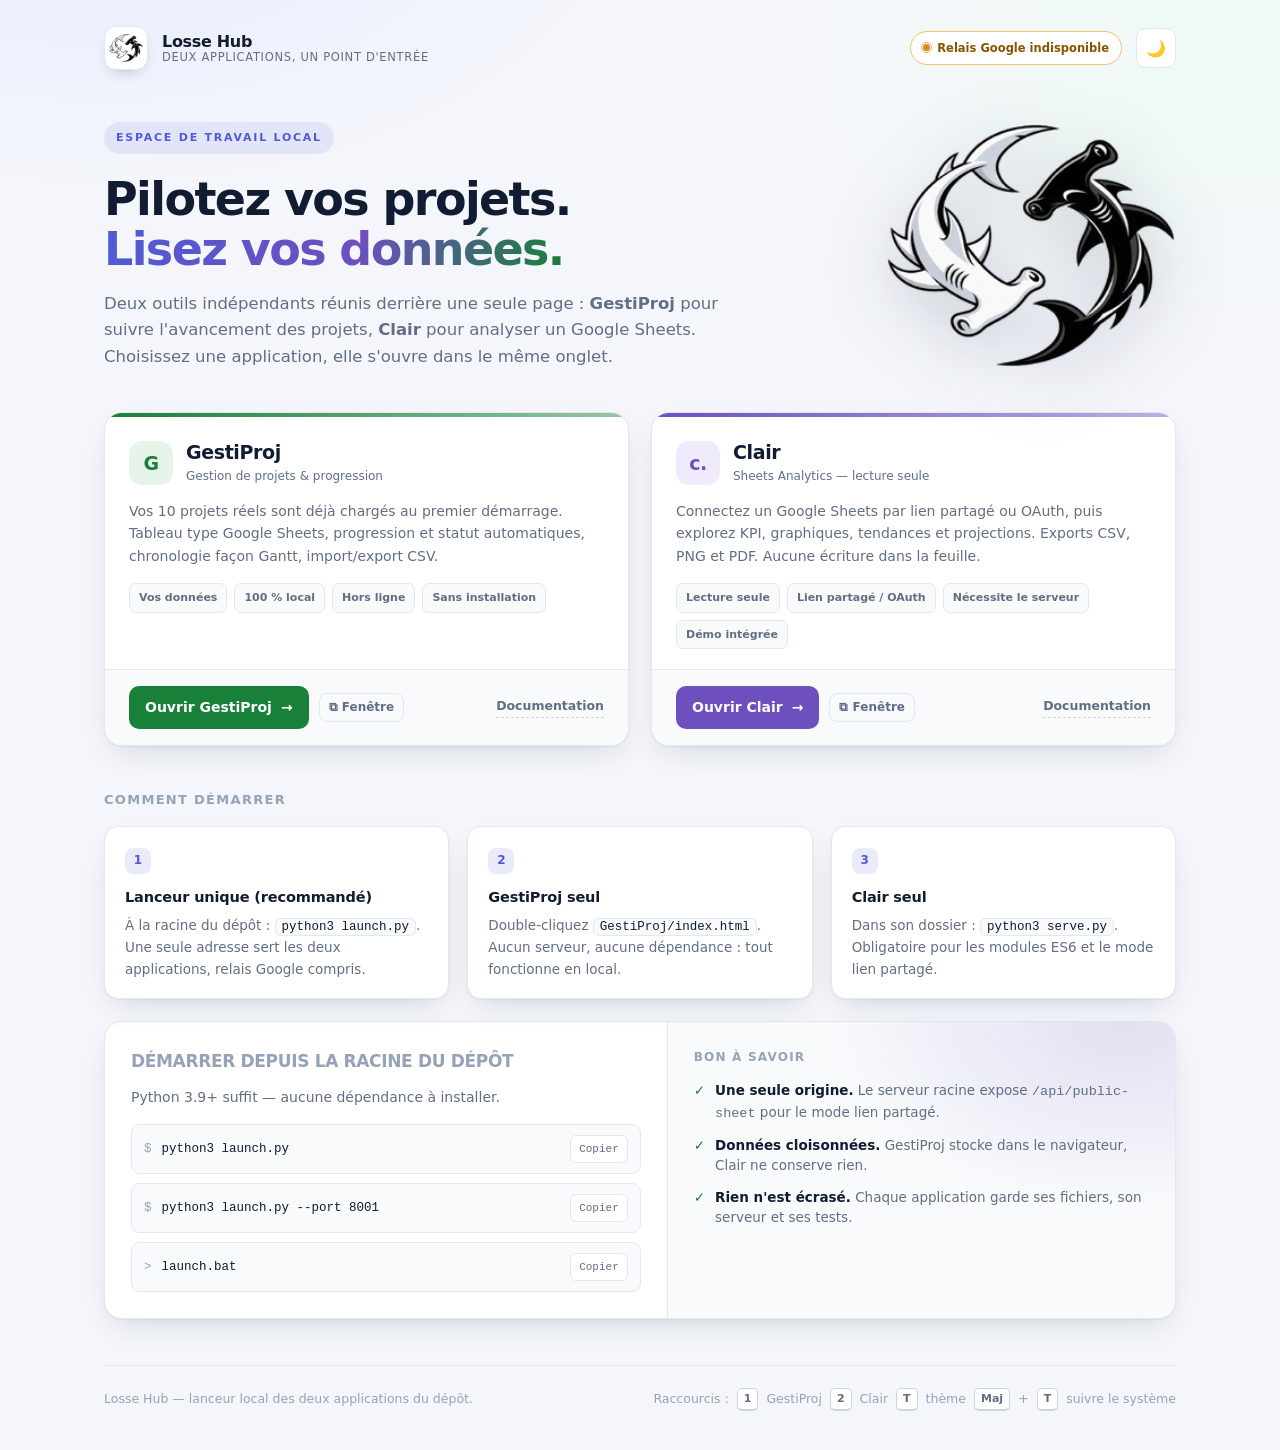
==== commit df72c731: "Thème clair / sombre complet et cohérent sur les trois pages Le hub avait un thème de qualité, Gesti" ====
--- a/index.html
+++ b/index.html
@@ -8,17 +8,20 @@
 <link rel="icon" href="assets/logo/favicon.ico" sizes="any">
 <link rel="apple-touch-icon" href="assets/logo/apple-touch-icon.png">
 <link rel="icon" type="image/png" sizes="192x192" href="assets/logo/losse-logo-192.png">
+<!-- Thème appliqué avant le premier rendu : aucun flash clair en thème sombre. -->
+<script src="assets/theme.js"></script>
 <style>
 :root{
   --bg:#f4f6fb; --bg-grad1:#e8edff; --bg-grad2:#eefaf3;
   --surface:#ffffff; --surface-2:#f8fafc; --border:#e2e8f0; --border-strong:#cbd5e1;
-  --text:#111c33; --muted:#67748b; --faint:#94a3b8;
+  --text:#111c33; --muted:#616e85; --faint:#94a3b8;
   --brand:#4f5bd5; --brand-2:#6d7bf0;
   --green:#188038; --green-soft:#e6f4ea;
   --violet:#6d4fbe; --violet-soft:#efeafc;
   --shadow:0 1px 2px rgba(17,28,51,.05),0 12px 32px -12px rgba(17,28,51,.18);
   --shadow-hover:0 2px 4px rgba(17,28,51,.06),0 24px 48px -16px rgba(17,28,51,.28);
   --radius:18px;
+  --warn-bg:#fff8ec; --warn-border:#f5c078; --warn-text:#8a5300;
 }
 html[data-theme="dark"]{
   --bg:#0d1117; --bg-grad1:#141d33; --bg-grad2:#0f1f1a;
@@ -29,6 +32,7 @@
   --violet:#b39cf5; --violet-soft:#221a33;
   --shadow:0 1px 2px rgba(0,0,0,.4),0 16px 40px -16px rgba(0,0,0,.6);
   --shadow-hover:0 2px 6px rgba(0,0,0,.5),0 28px 56px -20px rgba(0,0,0,.75);
+  --warn-bg:#2a2010; --warn-border:#5a4520; --warn-text:#fbbf24;
 }
 *{box-sizing:border-box}
 html,body{margin:0;padding:0}
@@ -72,8 +76,7 @@
 .pill .dot{width:7px;height:7px;border-radius:50%;background:var(--faint)}
 .pill.ok{color:var(--green);border-color:color-mix(in srgb,var(--green) 35%,var(--border))}
 .pill.ok .dot{background:var(--green);box-shadow:0 0 0 3px color-mix(in srgb,var(--green) 18%,transparent)}
-.pill.warn{color:#b45309;border-color:#f5c078}
-html[data-theme="dark"] .pill.warn{color:#fbbf24;border-color:#5a4520}
+.pill.warn{color:var(--warn-text);border-color:var(--warn-border)}
 .pill.warn .dot{background:#e08a00}
 
 /* ---------- Héros ---------- */
@@ -224,10 +227,9 @@
 /* ---------- Bandeau d'alerte ---------- */
 .notice{
   display:none;gap:12px;align-items:flex-start;margin-top:20px;
-  border:1px solid #f5c078;background:#fff8ec;color:#8a5300;
+  border:1px solid var(--warn-border);background:var(--warn-bg);color:var(--warn-text);
   border-radius:12px;padding:14px 16px;font-size:13.5px;
 }
-html[data-theme="dark"] .notice{background:#2a2010;border-color:#5a4520;color:#fbbf24}
 .notice.show{display:flex}
 .notice b{display:block;margin-bottom:2px}
 
@@ -313,7 +315,8 @@
     <span class="pill" id="serveur" title="État du lanceur local">
       <span class="dot"></span><span id="serveurTxt">Vérification…</span>
     </span>
-    <button class="icon-btn" id="theme" title="Changer de thème" aria-label="Changer de thème">🌙</button>
+    <button class="icon-btn" id="theme" type="button" data-theme-toggle
+          title="Changer de thème" aria-label="Changer de thème"><span data-theme-icon aria-hidden="true">🌙</span></button>
   </header>
 
   <section class="hero">
@@ -442,7 +445,7 @@
 
   <footer>
     <span>Losse Hub — lanceur local des deux applications du dépôt.</span>
-    <span class="kbd-hint">Raccourcis : <kbd>1</kbd> GestiProj <kbd>2</kbd> Clair <kbd>T</kbd> thème</span>
+    <span class="kbd-hint">Raccourcis : <kbd>1</kbd> GestiProj <kbd>2</kbd> Clair <kbd>T</kbd> thème <kbd>Maj</kbd>+<kbd>T</kbd> suivre le système</span>
   </footer>
 
 </div>
@@ -452,25 +455,9 @@
   'use strict';
   var root = document.documentElement;
 
-  /* ---------- Thème : mémorisé, sinon préférence système ---------- */
-  var stored = null;
-  try { stored = localStorage.getItem('hub-theme'); } catch (e) {}
-  var prefersDark = window.matchMedia && window.matchMedia('(prefers-color-scheme: dark)').matches;
-  var theme = stored || (prefersDark ? 'dark' : 'light');
-  function applyTheme(){
-    root.setAttribute('data-theme', theme);
-    var btn = document.getElementById('theme');
-    btn.textContent = theme === 'dark' ? '☀️' : '🌙';
-    btn.setAttribute('aria-label', theme === 'dark' ? 'Passer au thème clair' : 'Passer au thème sombre');
-  }
-  function toggleTheme(){
-    theme = theme === 'dark' ? 'light' : 'dark';
-    try { localStorage.setItem('hub-theme', theme); } catch (e) {}
-    applyTheme();
-  }
-  document.getElementById('theme').addEventListener('click', toggleTheme);
-  applyTheme();
-
+  /* ---------- Thème ----------
+     Le choix est géré par assets/theme.js : mémorisé et partagé avec GestiProj
+     et Clair. Ce fichier ne fait que câbler les raccourcis clavier. */
   /* ---------- État du lanceur : page servie en http ou ouverte en file:// ---------- */
   var notice = document.getElementById('notice');
   var pill = document.getElementById('serveur');
@@ -517,7 +504,10 @@
     if (/^(INPUT|TEXTAREA|SELECT)$/.test(tag)) return;
     if (ev.key === '1') location.href = 'GestiProj/index.html';
     else if (ev.key === '2') location.href = 'google-sheets-dashboard/index.html';
-    else if (ev.key === 't' || ev.key === 'T') toggleTheme();
+    else if (ev.key === 't' || ev.key === 'T') {
+      /* T bascule clair ↔ sombre ; Maj+T revient au suivi du système. */
+      if (window.LosseTheme) (ev.shiftKey ? window.LosseTheme.clear() : window.LosseTheme.toggle());
+    }
   });
 })();
 </script>
